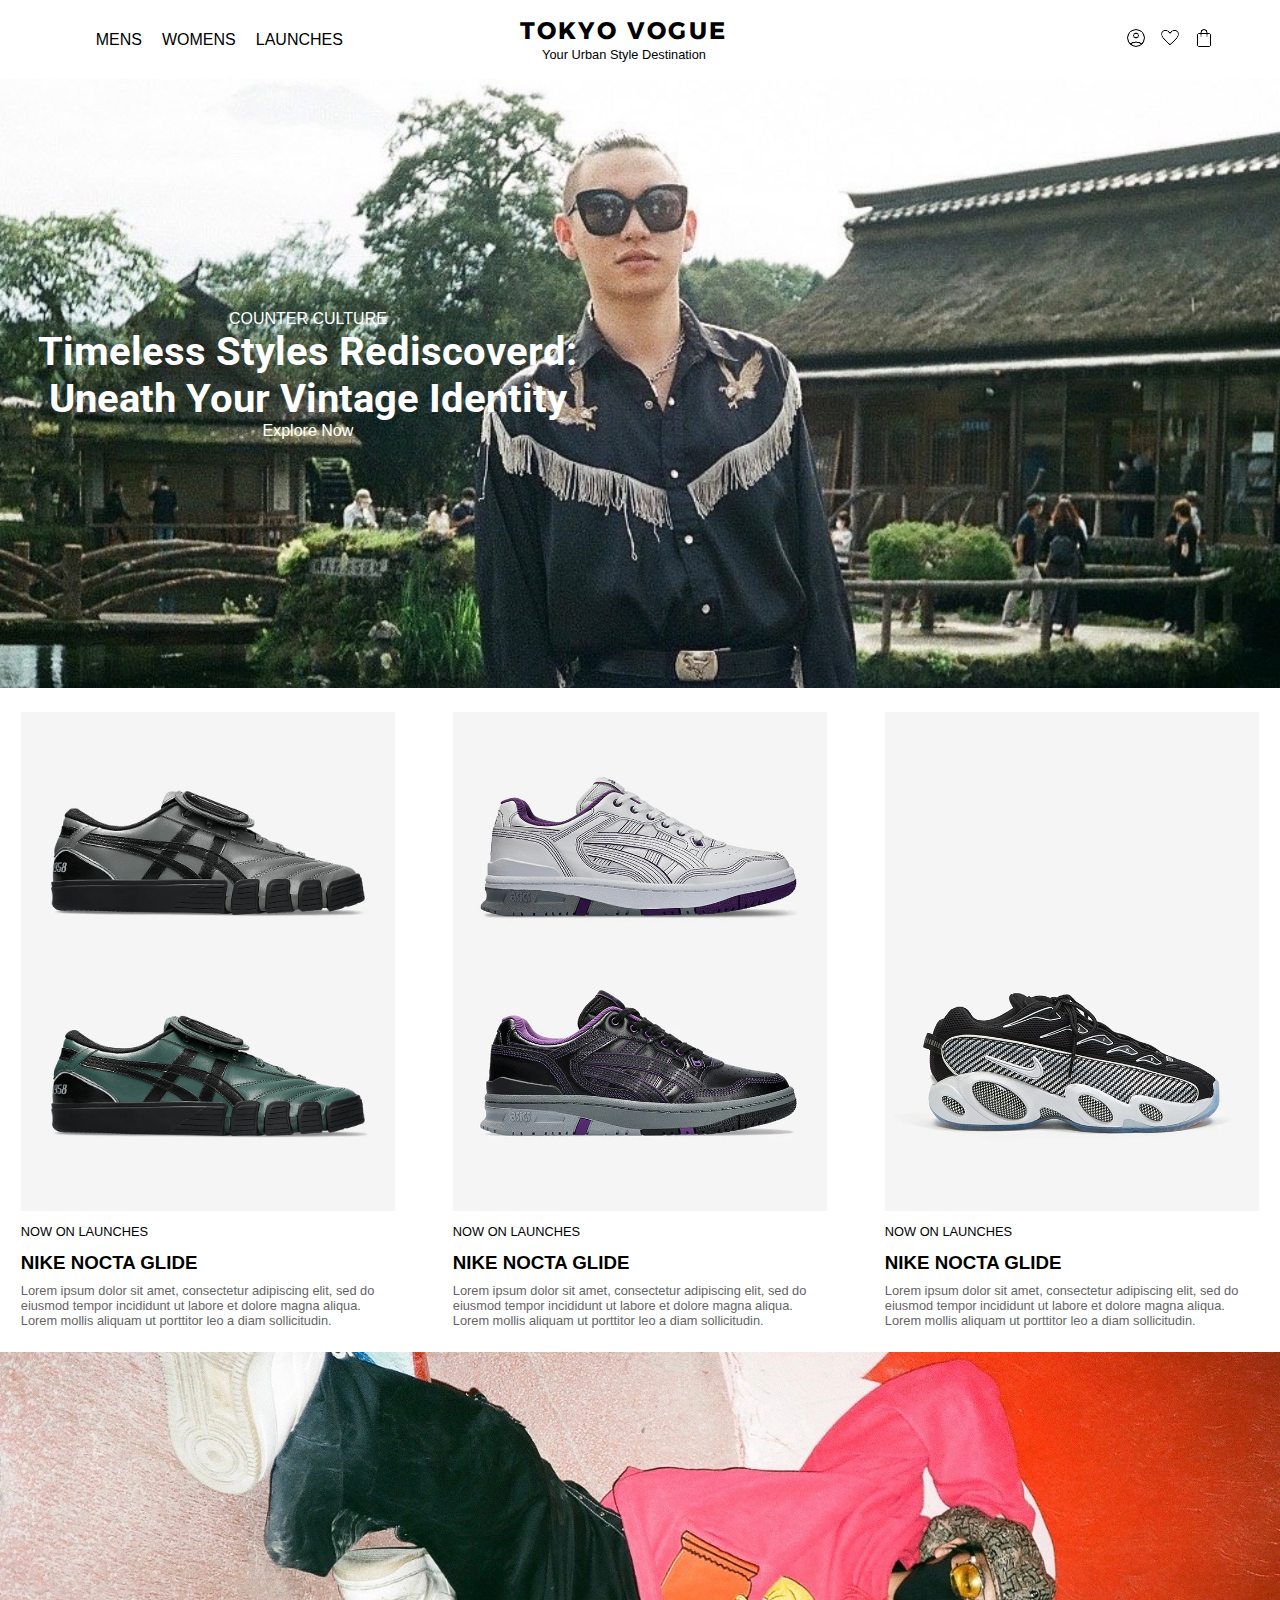
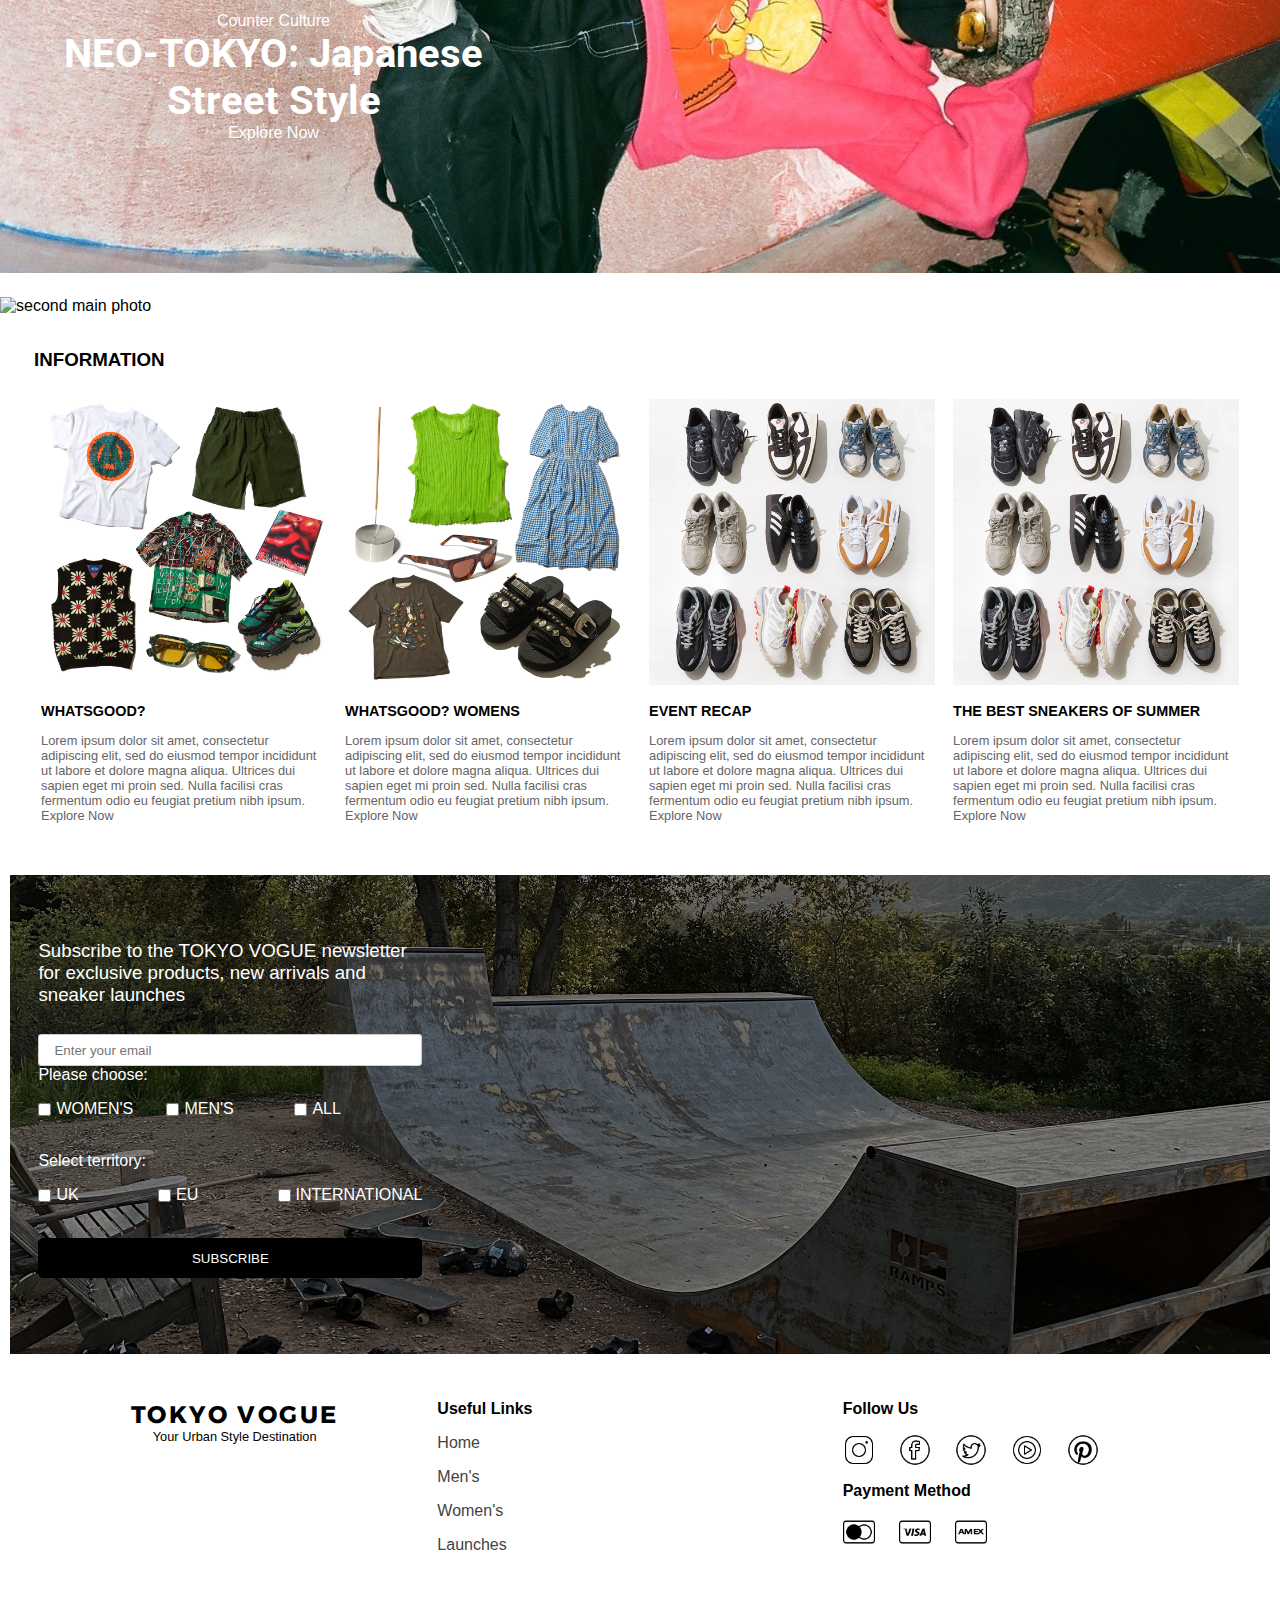
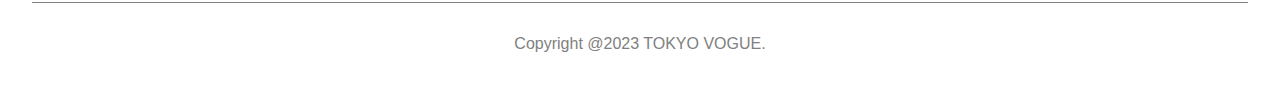
==== index.html @ 9ce1e60d "almost done" ====
<!DOCTYPE html>
<html lang="en">
<head>
    <meta charset="UTF-8">
    <meta name="viewport" content="width=device-width, initial-scale=1.0">
    <title>TOKYO VOGUE</title>
    <link rel="preconnect" href="https://fonts.googleapis.com">
    <link rel="preconnect" href="https://fonts.gstatic.com" crossorigin>
    <link href="https://fonts.googleapis.com/css2?family=Alexandria:wght@900&family=Roboto&display=swap" rel="stylesheet">
    <link href="https://fonts.googleapis.com/css2?family=Roboto:wght@900¥¥&display=swap" rel="stylesheet">
    <link rel="stylesheet" href="index.css" >
    <link rel="stylesheet" href="humburger.css">
</head>
<body>
    <header class="c-header c-hamburger-menu"><!-- 追記 クラスを追記 -->
        
        <input type="checkbox" name="hamburger" id="hamburger" class="c-hamburger-menu__input"/><!-- 追記 idはlabelのforと同じにする -->
        <label for="hamburger" class="c-hamburger-menu__bg"></label><!-- 追記 ハンバーガーメニュを開いた時の背景 -->
        <ul class="c-header__list c-hamburger-menu__list"><!-- 追記 クラスを追記 -->
          <li class="c-header__list-item">
          </li>
          <li class="c-header__list-item">
            <a href="pages/mens.html" class="c-header__list-link">MENS</a>
          </li>
          <li class="c-header__list-item">
            <a href="pages/womens.html" class="c-header__list-link">WOMENS</a>
          </li>
          <li class="c-header__list-item">
            <a href="#" class="c-header__list-link">LAUNCHES</a>
          </li>
        </ul>
        <div class="logo">
            <h2><a href="index.html">TOKYO VOGUE</a></h2>
            <p><a href="index.html">Your Urban Style Destination</a></p>
        </div>
        <ul class="icon-list">
            <li><img src="imgs/account_circle_FILL0_wght100_GRAD0_opsz24.png" class="" alt=""></li>
            <li><img src="imgs/favorite_FILL0_wght100_GRAD0_opsz24.png" class="" alt=""></li>
            <li><img src="imgs/shopping_bag_FILL0_wght100_GRAD0_opsz24.png" class="" alt=""></li>
        </ul>
        <label for="hamburger" class="c-hamburger-menu__button"><!-- 追記 ハンバーガーメニューのボタン -->
          <span class="c-hamburger-menu__button-mark"></span>
          <span class="c-hamburger-menu__button-mark"></span>
          <span class="c-hamburger-menu__button-mark"></span>
        </label>
    </header>

    <section class="main">

        <div class="mainImage">
            <img src="imgs/main.JPG" class="main-image" alt="main">
            <img src="imgs/shoe2.JPG" alt="" class="main-image2">
            <div class="main-p">
                <p>COUNTER CULTURE</p>
                <h2>Timeless Styles Rediscoverd:</h2>
                <h2>Uneath Your Vintage Identity</h2>
                <a href="#" class="explore-now">Explore Now</a>
            </div>
        </div>

        <div class="shoes-container">
            <div class="shoe1">
                <img src="imgs/shoe-1.webp" class="shoe" alt="shoes">
                <div class="shoe-explain">
                    <p class="shoe-p">NOW ON LAUNCHES</p>
                    <h3>NIKE NOCTA GLIDE</h3>
                    <p class="shoe-p2">Lorem ipsum dolor sit amet, consectetur adipiscing elit, sed do eiusmod tempor incididunt ut labore et dolore magna aliqua. Lorem mollis aliquam ut porttitor leo a diam sollicitudin. </p>
                </div>
            </div>
            <div class="shoe1">
                <img src="imgs/shoe-2.webp" class="shoe" alt="shoes">
                <div class="shoe-explain">
                    <p class="shoe-p">NOW ON LAUNCHES</p>
                    <h3>NIKE NOCTA GLIDE</h3>
                    <p class="shoe-p2">Lorem ipsum dolor sit amet, consectetur adipiscing elit, sed do eiusmod tempor incididunt ut labore et dolore magna aliqua. Lorem mollis aliquam ut porttitor leo a diam sollicitudin. </p>
                </div>
            </div>
            <div class="shoe1">
                <img src="imgs/shoe-3.webp" class="shoe" alt="shoes">
                <div class="shoe-explain">
                    <p class="shoe-p">NOW ON LAUNCHES</p>
                    <h3>NIKE NOCTA GLIDE</h3>
                    <p class="shoe-p2">Lorem ipsum dolor sit amet, consectetur adipiscing elit, sed do eiusmod tempor incididunt ut labore et dolore magna aliqua. Lorem mollis aliquam ut porttitor leo a diam sollicitudin. </p>
                </div>
            </div>
        </div>

        <div class="second-main">
            <img src="imgs/main2.JPG" class="main2-image" alt="second main photo">
            <img src="imgs/yui5.JPG" class="main2-image2" alt="second main photo">
            
            <div class="main2-p">
                <p>Counter Culture</p>
                <h2>NEO-TOKYO: Japanese </h2>
                <h2>Street Style</h2>
                <p><a href="#" class="explore-now2">Explore Now</a></p>
            </div>
        </div>
        <div class="second-main third-main">
            <img src="imgs/yui2-2.jpg" class="main2-image" alt="second main photo">
            <div class="main2-p">
                <p>Must Have Products</p>
                <h2>Tokyo Urban Rings</h2>
                <p><a href="#" class="explore-now2">Explore Now</a></p>
            </div>
        </div>

        <div class="more-features">
            
            <h3>INFORMATION</h3>
            

            <div class="feature-container">
                <div class="first-one">
                    <img src="imgs/whatsgood.webp" class="feature-item" alt="">
                    <h4>WHATSGOOD?</h4>
                    <p>Lorem ipsum dolor sit amet, consectetur adipiscing elit, sed do eiusmod tempor incididunt ut labore et dolore magna aliqua. Ultrices dui sapien eget mi proin sed. Nulla facilisi cras fermentum odio eu feugiat pretium nibh ipsum.</p>
                    <p>Explore Now</p>
                </div>

                <div class="first-one">
                    <img src="imgs/whatsgood-women.webp" class="feature-item" alt="">
                    <h4>WHATSGOOD? WOMENS </h4>
                    <p>Lorem ipsum dolor sit amet, consectetur adipiscing elit, sed do eiusmod tempor incididunt ut labore et dolore magna aliqua. Ultrices dui sapien eget mi proin sed. Nulla facilisi cras fermentum odio eu feugiat pretium nibh ipsum.</p>
                    <p>Explore Now</p>
                </div>

                <div class="first-one">
                    <img src="imgs/sneakers.webp" class="feature-item" alt="">
                    <h4>EVENT RECAP</h4>
                    <p>Lorem ipsum dolor sit amet, consectetur adipiscing elit, sed do eiusmod tempor incididunt ut labore et dolore magna aliqua. Ultrices dui sapien eget mi proin sed. Nulla facilisi cras fermentum odio eu feugiat pretium nibh ipsum.</p>
                    <p>Explore Now</p>
                </div>

                <div class="first-one">
                    <img src="imgs/sneakers.webp" class="feature-item" alt="">
                    <h4>THE BEST SNEAKERS OF SUMMER</h4>
                    <p>Lorem ipsum dolor sit amet, consectetur adipiscing elit, sed do eiusmod tempor incididunt ut labore et dolore magna aliqua. Ultrices dui sapien eget mi proin sed. Nulla facilisi cras fermentum odio eu feugiat pretium nibh ipsum.</p>
                    <p>Explore Now</p>
                </div>
            </div>

            
        </div>

        <div class="subscribe">
            
            <img src="imgs/subscribe.jpeg" class="subscribe-img" alt="skateboard coat">
            <img src="imgs/subscribe2.jpeg" class="subscribe2-img" alt="skateboard coat">
            <img src="imgs/subscribe3.jpeg" class="subscribe3-img" alt="skateboard coat">
            <img src="imgs/maco.JPG" class="subscribe4-img" alt="skateboard coat">
        
            <div class="subscribe-container">
                <h3>Subscribe to the TOKYO VOGUE newsletter for exclusive products, new arrivals and sneaker launches</h3>
                <label class="label" for="email">
                    <input id="email" class="input-text js-input" type="email" required placeholder="Enter your email">
                </label>
                <div class="checkbox-group">
                    <p>Please choose:</p>
                    <div class="check-container">
                        <div class="checkbox">
                            <input id="womens" type="checkbox" name="checkbox" value="WOMEN'S">
                            <label for="womens">WOMEN'S</label>
                        </div>
                    
                        <div class="checkbox">
                            <input id="mens" type="checkbox" name="checkbox" value="MEN'S">
                            <label for="mens">MEN'S</label>
                        </div>
                    
                        <div class="checkbox">
                            <input id="all" type="checkbox" name="checkbox" value="all">
                            <label for="all">ALL</label>
                        </div>

                    </div>
                </div>
                
                <div class="checkbox-group">
                    <p>Select territory:</p>
                    <div class="check-container">
                        <div class="checkbox">
                            <input id="uk" type="checkbox" name="checkbox" value="UK">
                            <label for="uk">UK</label>
                        </div>
                    
                        <div class="checkbox">
                            <input id="eu" type="checkbox" name="checkbox" value="EU">
                            <label for="eu">EU</label>
                        </div>
                    
                        <div class="checkbox">
                            <input id="international" type="checkbox" name="checkbox" value="international">
                            <label for="international">INTERNATIONAL</label>
                        </div>

                    </div>
                </div>
                
                <button class="btn" type="submit">SUBSCRIBE</button>
            </div>
            
        </div>

    </section>

    <footer>
        <div class="footer-container">
            <div class="footer-left">
                <div class="footer-logo">
                    <h2>TOKYO VOGUE</h2>
                    <p>Your Urban Style Destination</p>
                </div>
            </div>
             
            <div class="footer-middle">
                <div>
                    <h4 class="usefullinks">Useful Links</h4>
                    <ul class="links-container">
                        <li><a href="index.html">Home</a></li>
                        <li><a href="pages/mens.html"> Men's</a></li>
                        <li><a href="pages/womens.html">Women's</a></li>
                        <li><a href="#">Launches</a></li>
                    </ul>
                </div>
            </div>
            <div class="footer-right">
                <h4>Follow Us</h4>
                <div class="icons">
                    <img src="imgs/icons8-instagram-50.png" class="icon-items" alt="instagram icon">
                    <img src="imgs/icons8-facebook-50.png" class="icon-items" alt="facebook icon">
                    <img src="imgs/icons8-twitter-circled-50.png" class="icon-items" alt="twitter-icon">
                    <img src="imgs/icons8-youtube-music-50.png" class="icon-items" alt="youtube-icon">
                    <img src="imgs/icons8-pinterest-50.png" class="icon-items" alt="pinterest-icon">
                </div>
                <h4>Payment Method</h4>
                <div class="icons">
                    <img src="imgs/icons8-mastercard-50.png" class="icon-items" alt="mastercard-icon">
                    <img src="imgs/icons8-visa-card-50.png" class="icon-items" alt="visacard-icon">
                    <img src="imgs/icons8-amex-50.png" class="icon-items" alt="amexcard-icon">
                </div>
                
            </div>

            <div class="mobile-footer">
                <div class="footer-middle2">
                    
                    <h5 class="usefullinks">Useful Links</h5>
                    <ul class="links-container">
                        <li><a href="index.html">Home</a></li>
                        <li><a href="pages/mens.html"> Men's</a></li>
                        <li><a href="pages/womens.html">Women's</a></li>
                        <li><a href="#">Launches</a></li>
                    </ul>
                    
                </div>
                <div class="footer-right2">
                    <h5>Follow Us</h5>
                    <div class="icons">
                        <img src="imgs/icons8-instagram-50.png" class="icon-items" alt="instagram icon">
                        <img src="imgs/icons8-facebook-50.png" class="icon-items" alt="facebook icon">
                        <img src="imgs/icons8-twitter-circled-50.png" class="icon-items" alt="twitter-icon">
                        <img src="imgs/icons8-youtube-music-50.png" class="icon-items" alt="youtube-icon">
                        <img src="imgs/icons8-pinterest-50.png" class="icon-items" alt="pinterest-icon">
                    </div>
                    <h5>Payment Method</h5>
                    <div class="icons">
                        <img src="imgs/icons8-mastercard-50.png" class="icon-items" alt="mastercard-icon">
                        <img src="imgs/icons8-visa-card-50.png" class="icon-items" alt="visacard-icon">
                        <img src="imgs/icons8-amex-50.png" class="icon-items" alt="amexcard-icon">
                    </div>
                    
                </div>
            </div>
        </div>
        <p class="footer-bottom">Copyright @2023 TOKYO VOGUE.</p>
    </footer>
    
</body>
</html>
---- index.css ----
*{
    box-sizing: border-box;
    margin: 0;
    padding: 0;
    font-family: Verdana, Geneva, Tahoma, sans-serif;
}

/* -------- nav-bar styling -------- */

.nav-container{
    display: flex;
    justify-content: center;
    align-items: center;
    padding-top: 1rem;
    width: 100%;
}

.logo{
    display: flex;
    flex-direction: column;
    flex: 1;
    align-items: center;
}

.logo h2 a{
    color: black;
    text-decoration: none;
    font-family: 'Alexandria', sans-serif;
    letter-spacing: 0.1em;
}

.logo p a{
    color: black;
    text-decoration: none;
    font-size: 0.8em;
}

.logo h4{
    font-family: sans-serif;
}

.nav-list{
    display: flex;
    flex: 1;
    padding-left: none;
    gap: 15px;
    justify-content: center;
    
}

.nav-list li{
    list-style: none;
    font-family: 'Roboto', sans-serif;
    font-size: 0.9em;
}

.nav-list li a {
    text-decoration: none; /* デフォルトの下線を非表示にする */
    color: black; /* 文字色 */
    background-image: linear-gradient(90deg, #000000, #000000); /* 線の色 */
    background-repeat: no-repeat;
    background-position: left bottom; /* 線の起点を左・下に設定 */
    background-size: 0 1.5px; /* 線の横幅を0、縦幅を1pxに */
    transition: background-size 0.3s; /* 線を伸ばすアニメーション実行時間を指定 */
}

.nav-list li a:hover{
    background-size: 100% 1.5px; /* 線の横幅を100%にする */
}

.icon-list{
    display: flex;
    padding-right: 2rem;
    justify-content: end;
    flex: 1;
    gap: 10px;
    
}

.icon-list li{
    list-style: none;
}

/* hamburger */

.hamburger {
    display: none;
}

.hamburger-menu{
    display: none;
}

/* main */
.mainImage {
    text-align: center; /* 水平方向に中央揃え */
    position: relative; /* 相対位置指定 */
    overflow: hidden;
}

.main-image {
    width: 100%;
    display: block;
}

.main-image2{
    display: none;
}


.main-p {
    position: absolute;
    top: 38%;
    left: 3%;
    color: white;
} 

.main-p h2{
    font-family: 'Roboto', sans-serif;
    font-size: 2.5em;
}

.explore-now {
    margin: 20px auto;
    color: white;
    text-decoration: none; /* デフォルトの下線を非表示にする */
    background-image: linear-gradient(90deg, #ffffff, #ffffff); /* 線の色 */
    background-repeat: no-repeat;
    background-position: left bottom; /* 線の起点を左・下に設定 */
    background-size: 0 1.5px; /* 線の横幅を0、縦幅を1pxに */
    transition: background-size 0.3s; /* 線を伸ばすアニメーション実行時間を指定 */
}

.explore-now:hover {
    background-size: 100% 1.5px; /* 線の横幅を100%にする */
}

@media (max-width: 810px){
    .main-image{
        transform:scale( 1.2, 1.2);
    }

    .main-p p{
        font-size: 0.8em;
    }

    .main-p h2{
        font-size: 1.5em;
    }

    .explore-now{
        font-size: 0.8em;
    }
}

@media (max-width: 450px){
    .main-image{
        display: none;
    }

    .main-image2{
        display: block;
        width: 100%;
        filter: brightness(80%)
    }
    .main-p {
        top: 60%;
        left: 4%;
    }
    .main-p p{
        font-size: 0.8em;
    }

    .main-p h2{
        font-size: 1.2em;
    }
    
    .explore-now{
        font-size: 0.8em;
    }

    .nav-list {
        display: none;
    }

}


/* shoecontainer */

.shoes-container{
    margin-top: 1.5em;
    display: grid;
    grid-template-columns: 1fr 1fr 1fr;
    grid-template-rows: 1fr;
    gap: 1em;
}

.shoe1{
    display: flex;
    flex-direction: column;
    overflow: hidden;
}

.shoe{
    width: 90%;
    margin: 0 auto;
    transition: transform 0.3s ease; /* 拡大縮小のアニメーションを追加 */
}

.shoe:hover{
    transform: scale(0.95); /* ホバー時に画像を拡大表示 */
}

.shoe-explain{
    width: 90%;
    margin: 0 auto;
}

.shoe-p {
    margin-top: 1em;
    font-size: 0.8em;
    font-family: Verdana, Geneva, Tahoma, sans-serif;
}

.shoe-p2 {
    margin-top: 0.7em;
    font-size: 0.8em;
    font-weight: 100;
    font-family: Verdana, Geneva, Tahoma, sans-serif;
    color: rgb(100, 100, 100);
}

.shoe-explain h3{
    margin-top: 0.7em;
    font-family: Verdana, Geneva, Tahoma, sans-serif;
}

@media (max-width: 810px){

    .shoe-p{
        font-size: 0.7em;
    }

    .shoe-explain h3{
        font-size: 0.9em;
    }

    .shoe-p2 {
        font-size: 0.7em;
    }
}


@media (max-width: 450px){
    .shoes-container{
        grid-template-columns: 1fr 1fr;
        grid-template-rows: 1fr 1fr ;
    }

    .shoe-p{
        font-size: 0.6em;
    }

    .shoe-explain h3{
        font-size: 0.8em;
    }

    .shoe-p2 {
        font-size: 0.6em;
    }
}

/* second and third main part */

.second-main{
    margin-top: 1.5em;
    position: relative; /* 相対位置指定 */
    overflow: hidden;
}

.main2-image {
    width: 100%;
    display: block;
}

.main2-image2{
    display: none;
}
.main2-p {
    position: absolute;
    top: 50%;
    left: 5%;
    color: white;
    text-align: center;
} 

.main2-p h2{
    font-family: 'Roboto', sans-serif;
    font-size: 2.5em;
}

.explore-now2{
    font-family: Verdana, Geneva, Tahoma, sans-serif;
    color: white;
    text-decoration: none; /* デフォルトの下線を非表示にする */
    background-image: linear-gradient(90deg, #ffffff, #ffffff); /* 線の色 */
    background-repeat: no-repeat;
    background-position: left bottom; /* 線の起点を左・下に設定 */
    background-size: 0 1.5px; /* 線の横幅を0、縦幅を1pxに */
    transition: background-size 0.3s; /* 線を伸ばすアニメーション実行時間を指定 */
}

.explore-now2:hover {
    background-size: 100% 1.5px; /* 線の横幅を100%にする */
}

@media (max-width:810px){
    .main2-image {
        transform:scale( 1.2, 1.2);
    }

    .main2-p {
        left: 3%;
    }

    .main2-p p{
        font-size: 0.9em;
    }

    .main2-p h2{
        font-size: 1.5em;
    }

    .explore-now2{
        font-size: 0.9em;
        background-size: 0 1px; 
    }

    .explore-now2:hover {
        background-size: 100% 1px; /* 線の横幅を100%にする */
    }
}

@media (max-width:450px) {
    .main2-image{
        display: none;
    }

    .main2-image2{
        display: block;
        width: 100%;
        filter: brightness(80%)
    }
    .third-main{
        display: none;
    }

}
/* more feature pert */

.more-features{
    padding: 2em;
}

.more-features h3{
    margin: 2px 2px 1em 2px;
}

.feature-container{
    display: grid;
    grid-template-columns: 1fr 1fr 1fr 1fr;
    grid-template-rows: 1fr;
}

.first-one {
    width: 100%;
    padding: 3%;
}

.first-one img{
    width: 100%;

}

.first-one h4{
    font-size: 0.9em;
    margin: 1em 0em;
}

.first-one p{
    font-size: 0.8em;
    color: rgb(100, 100, 100);
}

@media (max-width: 810px){
    .first-one h4{
        font-size: 0.7em;
    }

    .first-one p{
        font-size: 0.5em;
    }
}

@media (max-width: 450px){
    .more-features h3{
        font-size: 0.95em;
    }

    .first-one {
        padding: 1%;
    }

    .first-one p{
        font-size: 0.6em;
    }

    .feature-container {
        grid-template-columns: 1fr ;
        grid-row: 1fr 1fr 1fr 1fr;
        gap: 0.5em;
    }
}

/* subscribe */

.subscribe {
    position: relative;
}

.subscribe-img {
    width: 100%;
    padding: 10px;
    filter: brightness(70%);
}

.subscribe2-img, .subscribe3-img, .subscribe4-img{
    display: none;
}

.subscribe-container {
    width: 30%;
    position: absolute; 
    top: 15%;
    left: 3%;
}


.subscribe-container h3{
    color: white;
    font-weight: 300;
    margin-bottom: 1.5em;
}

.input-text {
    height: 2.4em;
    width: 100%;
    padding: 0 16px;
    border-radius: 4px;
    border: none;
    box-shadow: 0 0 0 1px #ccc inset;
    appearance: none;
    -webkit-appearance: none;
    -moz-appearance: none;
}

.checkbox-group {
    display: flex;
    flex-direction: column;
    margin-bottom: 1.5em;
}

.checkbox-group p{
    color: white;
    margin-bottom: 1em;
}

.checkbox {
    display: flex;
    align-items: center;
    margin-bottom: 10px; /* 各チェックボックスの下に余白を追加 */
    flex: 1;
}

input[type="checkbox"] {
    margin-right: 5px; /* チェックボックスとラベルの間に余白を追加 */
    flex-shrink: 0; /* チェックボックスが縮小しないように設定 */
}

.checkbox label{
    color: white;
}



.check-container{
    display: flex;
    justify-content: space-around;
}

.btn{
    border: 1px solid black;
    border-radius: 5px;
    background-color: black;
    text-align: center;
    color: white;
    height: 3em;
    width: 100%;
}

@media (max-width:1140px){
    .subscribe-img {
        display: none;
    }

    .subscribe2-img {
        display: block;
        width: 100%;
        padding: 10px;
        filter: brightness(70%);
    }
    .subscribe-container {
        top: 8%;
        width: 50%;
    }
    .subscribe-container h3 {
        font-size: 1.1em;
    }
}

@media (max-width: 770px){
    .subscribe2-img {
        display: none;
    }

    .subscribe3-img {
        display: block;
        width: 100%;
        padding: 10px;
        filter: brightness(70%);
    }
    .subscribe-container {
        top: 8%;
        width: 70%;
    }
}

@media (max-width: 558px){
    .subscribe3-img {
        display: none;
    }

    .subscribe4-img {
        display: block;
        width: 100%;
        padding: 10px;
        filter: brightness(65%);
    }
    .subscribe-container {
        top: 8%;
        width: 80%;
        left: 10%;
        margin: 0 auto;
    }

    .subscribe-container h3 {
        font-size: 1em;
        font-weight: 600;
    }
}

/* footer */

.footer-container{
    display: flex;
    justify-content: space-around;
    border-bottom:solid 1px gray ;
    width: 95%;
    margin: 2em auto;
    padding-bottom: 2em;
}

.footer-logo{
    display: flex;
    flex-direction: column;
    flex: 1;
    align-items: center;
}

.footer-logo h2{
    font-family: 'Alexandria', sans-serif;
    letter-spacing: 0.1em;
}

.footer-logo p {
    font-size: 0.8em;
}

.footer-left{
    flex: 1;
    display: flex;
    flex-direction: column;
}

.footer-middle{
    flex: 1;
}

.usefullinks {
    margin-bottom: 1em;
}

.links-container{
    padding-left: none;
}

.links-container li{
    list-style: none;
    margin-bottom: 1em;
}

.links-container li a {
    text-decoration: none;
    color: rgb(67, 67, 67);
}

.footer-right {
    flex: 1;
    display: flex;
    flex-direction: column;
}

.footer-right h4 {
    margin-bottom: 1em;
}

.footer-right div , .footer-right2 div{
    margin-bottom: 1em;
}



.icons{
    display: flex;
    gap: 1.5em;
    margin-bottom: 1em;
}

.icon-items{
    width: 2em;
}

.footer-bottom{
    text-align: center;
    margin-top: 2em;
    margin-bottom: 2em;
    color: gray;
}

.mobile-footer {
    display: none;
}

@media (max-width: 810px) {
    .footer-left {
        margin-bottom: 0.6em;
    }
    
    .footer-middle{
        display: none;
    }

    .footer-right {
        display: none;
    }
    
    .footer-container{
        flex-direction: column;
        margin-bottom: 1em;
    }

    .mobile-footer {
        display: flex;
        justify-content: space-around;
    }

    .footer-middle2 {
        padding-left: 10%;
    }

    .footer-right2 h5{
        margin: 0em 1em 1em 1em;
    }

    .footer-right2 div {
        padding-left: 1em;
        padding-right: 1em;
    }

    .usefullinks {
        margin-bottom: 0.7em;
    }

    .links-container li{
        margin-bottom: 0.7em;
    }

    .footer-logo{
        display: flex;
        margin-bottom: 2%;
    }
    
    .footer-logo h2{
        font-family: 'Alexandria', sans-serif;
        letter-spacing: 0.1em;
        font-size: 1.2em;
    }
    
    .footer-logo p {
        font-size: 0.7em;
    }

    .footer-bottom{
        font-size: 0.8em;
    }
    
}

@media (max-width:450px ) {

    .footer-container{
        padding-bottom: 1.5em;
    }
    .footer-middle2 {
        padding-left: 5%;
    }

    .icon-items{
        width: 1.5em;
    }

    .icons {
        gap: 0.5em;
    }
    
    .links-container li a{
        margin-bottom: 0.5em;
        font-size: 0.85em;
    }

    .footer-bottom {
        font-size: 0.5em;
    }
    
}
---- humburger.css ----
.c-header {
  align-items: center;
  box-sizing: border-box;
  display: flex;
  justify-content: space-between;
  padding: 1rem 2rem; /* カスタマイズしてください */
  width: 100%;
  display: flex;
}


.c-header__list {
  box-sizing: border-box;
  display: flex;
  margin: 0;
  padding: 0;
  flex: 1;
  justify-content: center;
}

.c-header__list-item {
  list-style: none;
  text-decoration: none;
}

.c-header__list-link {
  color: #000; /* カスタマイズしてください */
  display: block;
  margin-right: 20px; /*カスタマイズしてください */
    padding: 10px 0px; /* カスタマイズしてください */
  text-decoration: none; /* デフォルトの下線を非表示にする */
    background-image: linear-gradient(90deg, #000000, #000000); /* 線の色 */
    background-repeat: no-repeat;
    background-position: left bottom; /* 線の起点を左・下に設定 */
    background-size: 0 1.5px; /* 線の横幅を0、縦幅を1pxに */
    transition: background-size 0.3s; /* 線を伸ばすアニメーション実行時間を指定 */
}

.c-header__list-link:hover {
    background-size: 100% 1.5px; /* 線の横幅を100%にする */
}

.c-hamburger-menu {
  position: relative;
  z-index: 9999;
}

@media screen and (max-width:810px) {
  .c-hamburger-menu__list {
    background-color: rgb(164, 164, 164); /* カスタマイズしてください */
    align-items: flex-start;
    display: flex;
    flex-direction: column;
    left: 0;
    padding: 2rem; /* カスタマイズしてください */
    position: absolute;
    transform: translateX(-100%);
    transition: 0.3s; /* カスタマイズしてください */
    top: 100%;
    width: 100%;
  }

  #hamburger:checked ~ .c-hamburger-menu__list {
    transform: translateX(0%);
    transition: 0.3s;
  }
  
}

.c-hamburger-menu__input {
  display: none;
}
  
#hamburger:checked ~ .c-hamburger-menu__bg {
  display: block;
}

.c-hamburger-menu__button {
  display: none;
}

@media screen and (max-width: 810px) {
  .c-hamburger-menu__button {
    align-items: center;
    border: none;
    cursor: pointer;
    display: flex;
    flex-direction: column;
    gap: 5px; 
    justify-content: center;
  }
}

.c-hamburger-menu__button-mark {
  background-color: #000; /* カスタマイズしてください */
  display: block;
  height: 1px; /* カスタマイズしてください */
  transition: 0.3s; /* カスタマイズしてください */
  width: 20px; /* カスタマイズしてください */
}

@media screen and (max-width: 810px) {
  #hamburger:checked
    ~ .c-hamburger-menu__button
    .c-hamburger-menu__button-mark:nth-of-type(1) {
    transform: translate(2px, 1px) rotate(45deg); /* カスタマイズしてください */
    transform-origin: 0%; /* カスタマイズしてください */
  }
  #hamburger:checked
    ~ .c-hamburger-menu__button
    .c-hamburger-menu__button-mark:nth-of-type(2) {
    opacity: 0;
  }
  #hamburger:checked
    ~ .c-hamburger-menu__button
    .c-hamburger-menu__button-mark:nth-of-type(3) {
    transform: translate(2px, 3px) rotate(-45deg); /* カスタマイズしてください */
    transform-origin: 0%; /* カスタマイズしてください */
  }

}
/* -------- nav-bar styling -------- */

@media screen and (max-width: 810px) {
    .icon-list {
      display: none;
    }
}

/* .main {
    margin-top: 20em;
} */
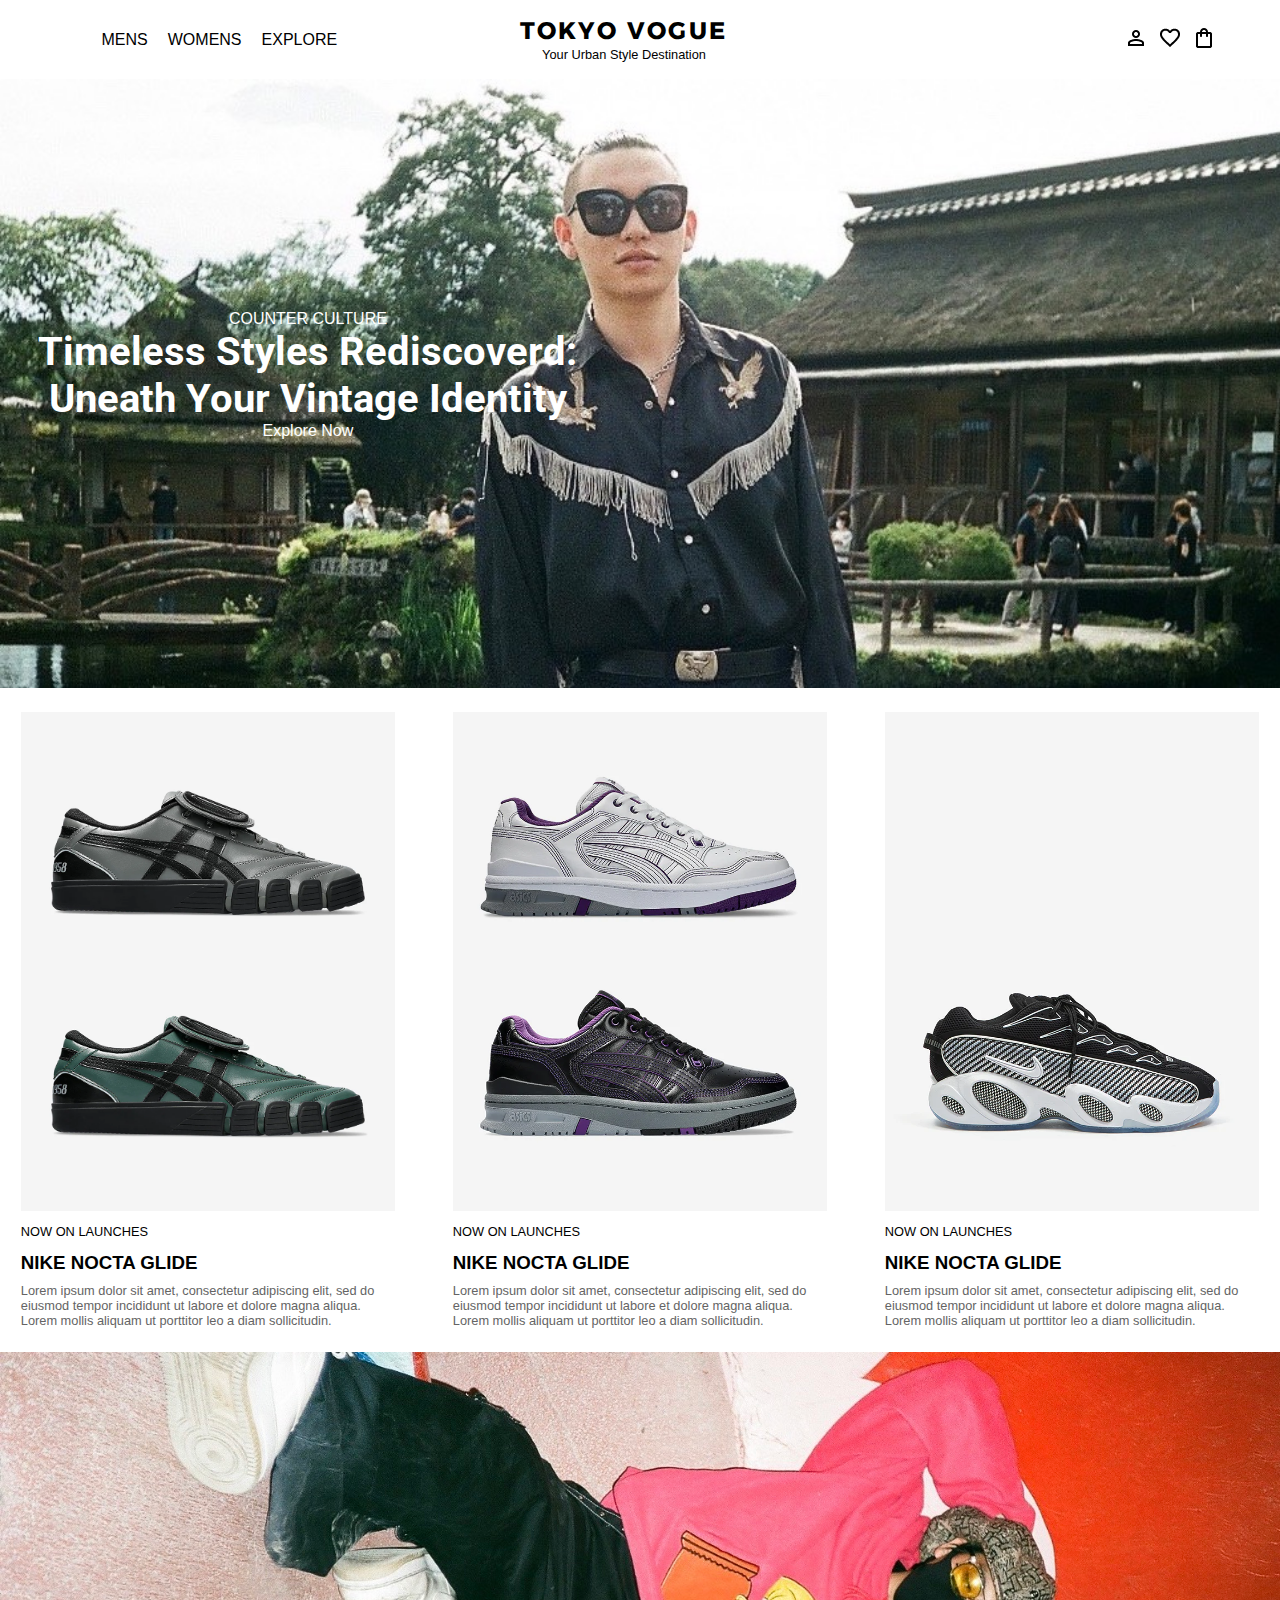
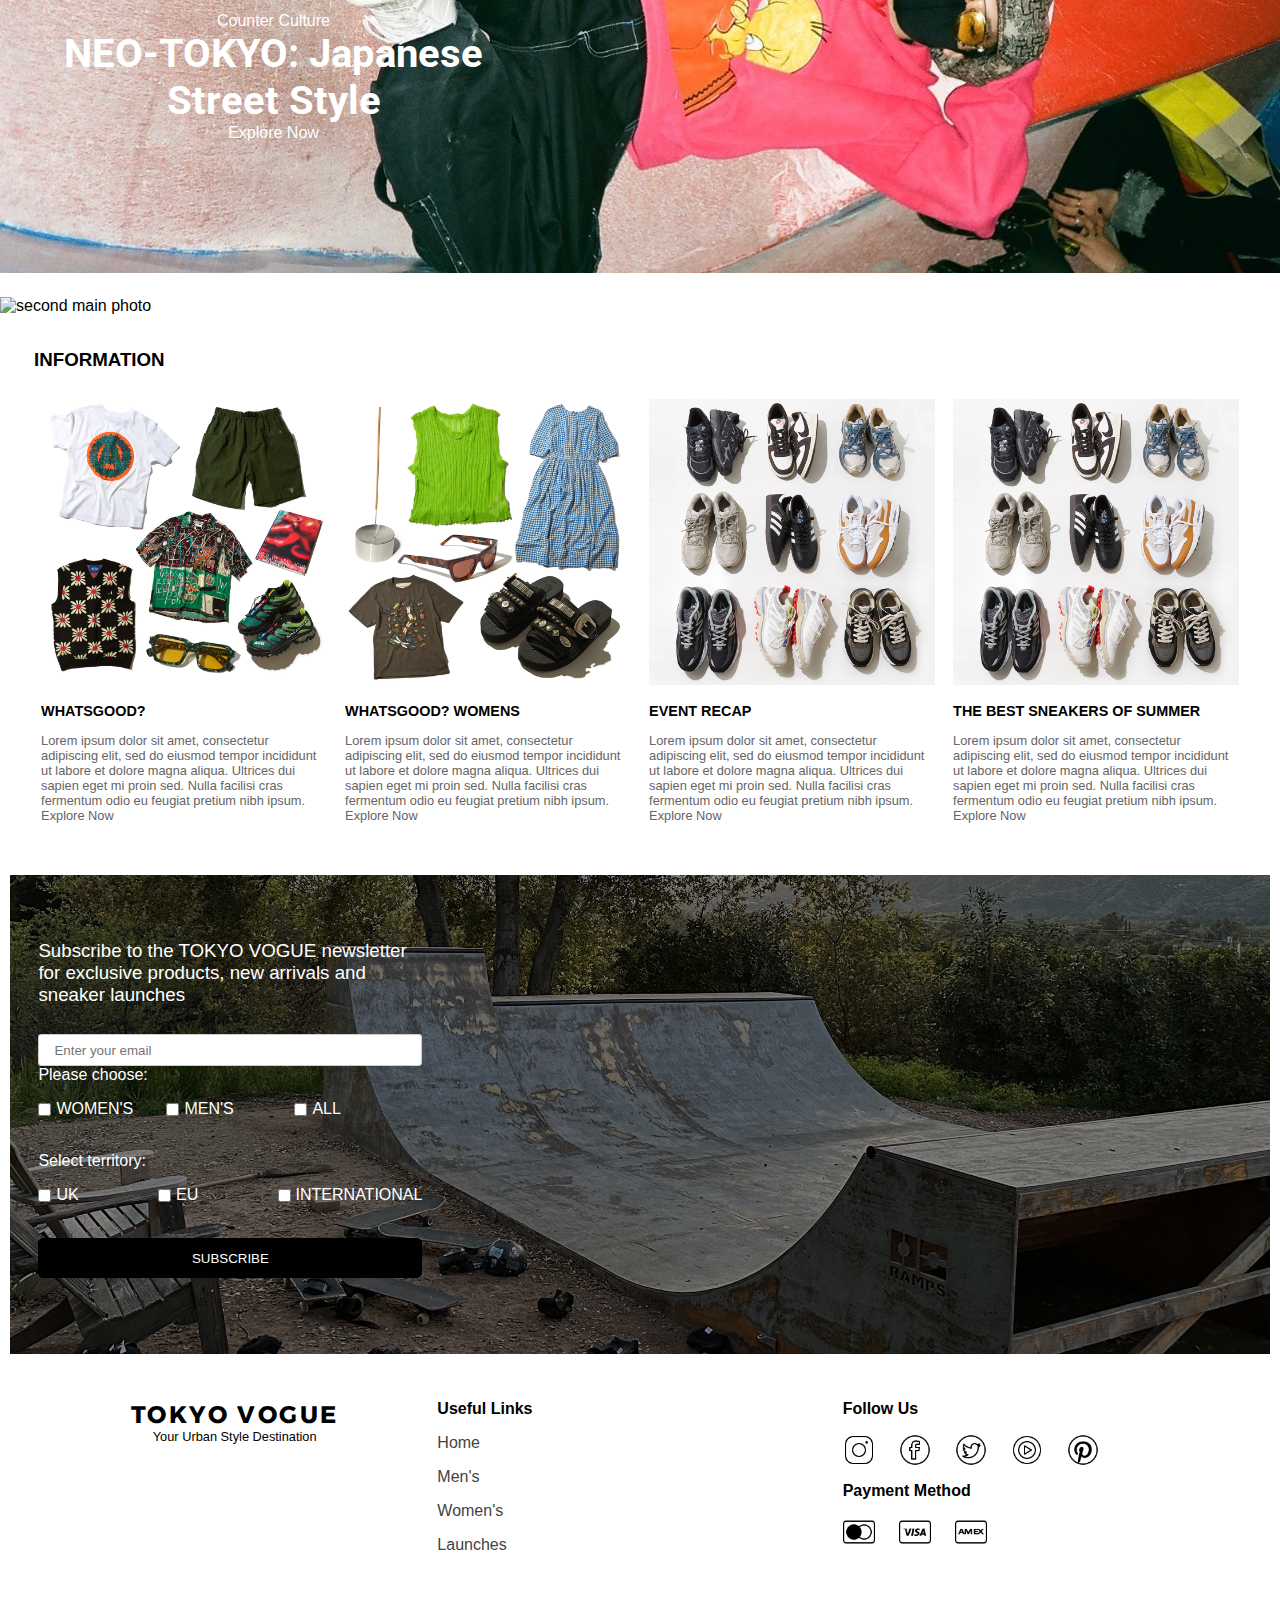
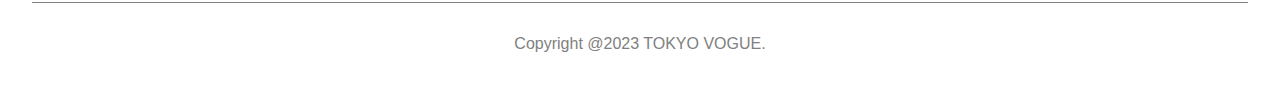
==== commit 84b23850: "maya finished" ====
--- a/index.html
+++ b/index.html
@@ -12,11 +12,11 @@
     <link rel="stylesheet" href="humburger.css">
 </head>
 <body>
-    <header class="c-header c-hamburger-menu"><!-- 追記 クラスを追記 -->
+    <nav class="c-header c-hamburger-menu">
         
-        <input type="checkbox" name="hamburger" id="hamburger" class="c-hamburger-menu__input"/><!-- 追記 idはlabelのforと同じにする -->
-        <label for="hamburger" class="c-hamburger-menu__bg"></label><!-- 追記 ハンバーガーメニュを開いた時の背景 -->
-        <ul class="c-header__list c-hamburger-menu__list"><!-- 追記 クラスを追記 -->
+        <input type="checkbox" name="hamburger" id="hamburger" class="c-hamburger-menu__input"/>
+        <label for="hamburger" class="c-hamburger-menu__bg"></label>
+        <ul class="c-header__list c-hamburger-menu__list">
           <li class="c-header__list-item">
           </li>
           <li class="c-header__list-item">
@@ -26,7 +26,7 @@
             <a href="pages/womens.html" class="c-header__list-link">WOMENS</a>
           </li>
           <li class="c-header__list-item">
-            <a href="#" class="c-header__list-link">LAUNCHES</a>
+            <a href="pages/explore.html" class="c-header__list-link">EXPLORE</a>
           </li>
         </ul>
         <div class="logo">
@@ -34,16 +34,16 @@
             <p><a href="index.html">Your Urban Style Destination</a></p>
         </div>
         <ul class="icon-list">
-            <li><img src="imgs/account_circle_FILL0_wght100_GRAD0_opsz24.png" class="" alt=""></li>
-            <li><img src="imgs/favorite_FILL0_wght100_GRAD0_opsz24.png" class="" alt=""></li>
-            <li><img src="imgs/shopping_bag_FILL0_wght100_GRAD0_opsz24.png" class="" alt=""></li>
+            <li><img src="imgs/person_FILL0_wght400_GRAD0_opsz24.png" class="" alt=""></li>
+            <li><img src="imgs/favorite_FILL0_wght400_GRAD0_opsz24.png" class="" alt=""></li>
+            <li><img src="imgs/shopping_bag_FILL0_wght400_GRAD0_opsz24.png" class="" alt=""></li>
         </ul>
-        <label for="hamburger" class="c-hamburger-menu__button"><!-- 追記 ハンバーガーメニューのボタン -->
+        <label for="hamburger" class="c-hamburger-menu__button">
           <span class="c-hamburger-menu__button-mark"></span>
           <span class="c-hamburger-menu__button-mark"></span>
           <span class="c-hamburger-menu__button-mark"></span>
         </label>
-    </header>
+    </nav>
 
     <section class="main">
 
@@ -54,7 +54,7 @@
                 <p>COUNTER CULTURE</p>
                 <h2>Timeless Styles Rediscoverd:</h2>
                 <h2>Uneath Your Vintage Identity</h2>
-                <a href="#" class="explore-now">Explore Now</a>
+                <a href="pages/explore.html" class="explore-now">Explore Now</a>
             </div>
         </div>
 
@@ -93,7 +93,7 @@
                 <p>Counter Culture</p>
                 <h2>NEO-TOKYO: Japanese </h2>
                 <h2>Street Style</h2>
-                <p><a href="#" class="explore-now2">Explore Now</a></p>
+                <p><a href="pages/explore.html" class="explore-now2">Explore Now</a></p>
             </div>
         </div>
         <div class="second-main third-main">
@@ -250,7 +250,7 @@
                         <li><a href="index.html">Home</a></li>
                         <li><a href="pages/mens.html"> Men's</a></li>
                         <li><a href="pages/womens.html">Women's</a></li>
-                        <li><a href="#">Launches</a></li>
+                        <li><a href="pages/explore.html">Explore</a></li>
                     </ul>
                     
                 </div>
--- a/index.css
+++ b/index.css
@@ -5,7 +5,7 @@
     font-family: Verdana, Geneva, Tahoma, sans-serif;
 }
 
-/* -------- nav-bar styling -------- */
+/* ---------------------- nav-bar styling ---------------------- */
 
 .nav-container{
     display: flex;
@@ -55,17 +55,16 @@
 }
 
 .nav-list li a {
-    text-decoration: none; /* デフォルトの下線を非表示にする */
-    color: black; /* 文字色 */
-    background-image: linear-gradient(90deg, #000000, #000000); /* 線の色 */
+    text-decoration: none; 
+    color: black; 
+    background-image: linear-gradient(90deg, #000000, #000000); 
     background-repeat: no-repeat;
-    background-position: left bottom; /* 線の起点を左・下に設定 */
-    background-size: 0 1.5px; /* 線の横幅を0、縦幅を1pxに */
-    transition: background-size 0.3s; /* 線を伸ばすアニメーション実行時間を指定 */
-}
-
+    background-position: left bottom; 
+    background-size: 0 1.5px; 
+    transition: background-size 0.3s; 
+}
 .nav-list li a:hover{
-    background-size: 100% 1.5px; /* 線の横幅を100%にする */
+    background-size: 100% 1.5px; 
 }
 
 .icon-list{
@@ -81,20 +80,10 @@
     list-style: none;
 }
 
-/* hamburger */
-
-.hamburger {
-    display: none;
-}
-
-.hamburger-menu{
-    display: none;
-}
-
-/* main */
+/*------------------------ main-------------------------- */
 .mainImage {
-    text-align: center; /* 水平方向に中央揃え */
-    position: relative; /* 相対位置指定 */
+    text-align: center; 
+    position: relative; 
     overflow: hidden;
 }
 
@@ -123,16 +112,16 @@
 .explore-now {
     margin: 20px auto;
     color: white;
-    text-decoration: none; /* デフォルトの下線を非表示にする */
-    background-image: linear-gradient(90deg, #ffffff, #ffffff); /* 線の色 */
+    text-decoration: none; 
+    background-image: linear-gradient(90deg, #ffffff, #ffffff); 
     background-repeat: no-repeat;
-    background-position: left bottom; /* 線の起点を左・下に設定 */
-    background-size: 0 1.5px; /* 線の横幅を0、縦幅を1pxに */
-    transition: background-size 0.3s; /* 線を伸ばすアニメーション実行時間を指定 */
+    background-position: left bottom;
+    background-size: 0 1.5px; 
+    transition: background-size 0.3s; 
 }
 
 .explore-now:hover {
-    background-size: 100% 1.5px; /* 線の横幅を100%にする */
+    background-size: 100% 1.5px;
 }
 
 @media (max-width: 810px){
@@ -186,7 +175,7 @@
 }
 
 
-/* shoecontainer */
+/* ----------------------------- shoecontainer ---------------------------- */
 
 .shoes-container{
     margin-top: 1.5em;
@@ -205,11 +194,11 @@
 .shoe{
     width: 90%;
     margin: 0 auto;
-    transition: transform 0.3s ease; /* 拡大縮小のアニメーションを追加 */
+    transition: transform 0.3s ease; 
 }
 
 .shoe:hover{
-    transform: scale(0.95); /* ホバー時に画像を拡大表示 */
+    transform: scale(0.95);
 }
 
 .shoe-explain{
@@ -271,11 +260,11 @@
     }
 }
 
-/* second and third main part */
+/* ---------------------- second and third main part ------------------- */
 
 .second-main{
     margin-top: 1.5em;
-    position: relative; /* 相対位置指定 */
+    position: relative; 
     overflow: hidden;
 }
 
@@ -303,16 +292,16 @@
 .explore-now2{
     font-family: Verdana, Geneva, Tahoma, sans-serif;
     color: white;
-    text-decoration: none; /* デフォルトの下線を非表示にする */
-    background-image: linear-gradient(90deg, #ffffff, #ffffff); /* 線の色 */
+    text-decoration: none; 
+    background-image: linear-gradient(90deg, #ffffff, #ffffff); 
     background-repeat: no-repeat;
-    background-position: left bottom; /* 線の起点を左・下に設定 */
-    background-size: 0 1.5px; /* 線の横幅を0、縦幅を1pxに */
-    transition: background-size 0.3s; /* 線を伸ばすアニメーション実行時間を指定 */
+    background-position: left bottom;
+    background-size: 0 1.5px; 
+    transition: background-size 0.3s; 
 }
 
 .explore-now2:hover {
-    background-size: 100% 1.5px; /* 線の横幅を100%にする */
+    background-size: 100% 1.5px; 
 }
 
 @media (max-width:810px){
@@ -338,7 +327,7 @@
     }
 
     .explore-now2:hover {
-        background-size: 100% 1px; /* 線の横幅を100%にする */
+        background-size: 100% 1px; 
     }
 }
 
@@ -357,7 +346,7 @@
     }
 
 }
-/* more feature pert */
+/* --------------------- more feature pert --------------------- */
 
 .more-features{
     padding: 2em;
@@ -423,7 +412,7 @@
     }
 }
 
-/* subscribe */
+/* ---------------------- subscribe ------------------------ */
 
 .subscribe {
     position: relative;
@@ -479,13 +468,13 @@
 .checkbox {
     display: flex;
     align-items: center;
-    margin-bottom: 10px; /* 各チェックボックスの下に余白を追加 */
+    margin-bottom: 10px;
     flex: 1;
 }
 
 input[type="checkbox"] {
-    margin-right: 5px; /* チェックボックスとラベルの間に余白を追加 */
-    flex-shrink: 0; /* チェックボックスが縮小しないように設定 */
+    margin-right: 5px; 
+    flex-shrink: 0; 
 }
 
 .checkbox label{
@@ -570,7 +559,7 @@
     }
 }
 
-/* footer */
+/* ----------------------- footer ---------------------- */
 
 .footer-container{
     display: flex;
--- a/humburger.css
+++ b/humburger.css
@@ -1,9 +1,20 @@
+
+/* ----------------hamburger---------------- */
+
+.hamburger {
+  display: none;
+}
+
+.hamburger-menu{
+  display: none;
+}
+
 .c-header {
   align-items: center;
   box-sizing: border-box;
   display: flex;
   justify-content: space-between;
-  padding: 1rem 2rem; /* カスタマイズしてください */
+  padding: 1rem 2rem; 
   width: 100%;
   display: flex;
 }
@@ -24,20 +35,20 @@
 }
 
 .c-header__list-link {
-  color: #000; /* カスタマイズしてください */
+  color: #000; 
   display: block;
-  margin-right: 20px; /*カスタマイズしてください */
-    padding: 10px 0px; /* カスタマイズしてください */
-  text-decoration: none; /* デフォルトの下線を非表示にする */
-    background-image: linear-gradient(90deg, #000000, #000000); /* 線の色 */
-    background-repeat: no-repeat;
-    background-position: left bottom; /* 線の起点を左・下に設定 */
-    background-size: 0 1.5px; /* 線の横幅を0、縦幅を1pxに */
-    transition: background-size 0.3s; /* 線を伸ばすアニメーション実行時間を指定 */
+  margin-right: 20px; 
+  padding: 10px 0px; 
+  text-decoration: none; 
+  background-image: linear-gradient(90deg, #000000, #000000); 
+  background-repeat: no-repeat;
+  background-position: left bottom; 
+  background-size: 0 1.5px; 
+  transition: background-size 0.3s; 
 }
 
 .c-header__list-link:hover {
-    background-size: 100% 1.5px; /* 線の横幅を100%にする */
+    background-size: 100% 1.5px; 
 }
 
 .c-hamburger-menu {
@@ -47,15 +58,15 @@
 
 @media screen and (max-width:810px) {
   .c-hamburger-menu__list {
-    background-color: rgb(164, 164, 164); /* カスタマイズしてください */
+    background-color: rgb(164, 164, 164); 
     align-items: flex-start;
     display: flex;
     flex-direction: column;
     left: 0;
-    padding: 2rem; /* カスタマイズしてください */
+    padding: 2rem; 
     position: absolute;
     transform: translateX(-100%);
-    transition: 0.3s; /* カスタマイズしてください */
+    transition: 0.3s; 
     top: 100%;
     width: 100%;
   }
@@ -92,19 +103,19 @@
 }
 
 .c-hamburger-menu__button-mark {
-  background-color: #000; /* カスタマイズしてください */
+  background-color: #000; 
   display: block;
-  height: 1px; /* カスタマイズしてください */
-  transition: 0.3s; /* カスタマイズしてください */
-  width: 20px; /* カスタマイズしてください */
+  height: 1px; 
+  transition: 0.3s; 
+  width: 20px; 
 }
 
 @media screen and (max-width: 810px) {
   #hamburger:checked
     ~ .c-hamburger-menu__button
     .c-hamburger-menu__button-mark:nth-of-type(1) {
-    transform: translate(2px, 1px) rotate(45deg); /* カスタマイズしてください */
-    transform-origin: 0%; /* カスタマイズしてください */
+    transform: translate(2px, 1px) rotate(45deg); 
+    transform-origin: 0%; 
   }
   #hamburger:checked
     ~ .c-hamburger-menu__button
@@ -114,8 +125,8 @@
   #hamburger:checked
     ~ .c-hamburger-menu__button
     .c-hamburger-menu__button-mark:nth-of-type(3) {
-    transform: translate(2px, 3px) rotate(-45deg); /* カスタマイズしてください */
-    transform-origin: 0%; /* カスタマイズしてください */
+    transform: translate(2px, 3px) rotate(-45deg); 
+    transform-origin: 0%; 
   }
 
 }
@@ -125,8 +136,4 @@
     .icon-list {
       display: none;
     }
-}
-
-/* .main {
-    margin-top: 20em;
-} */+}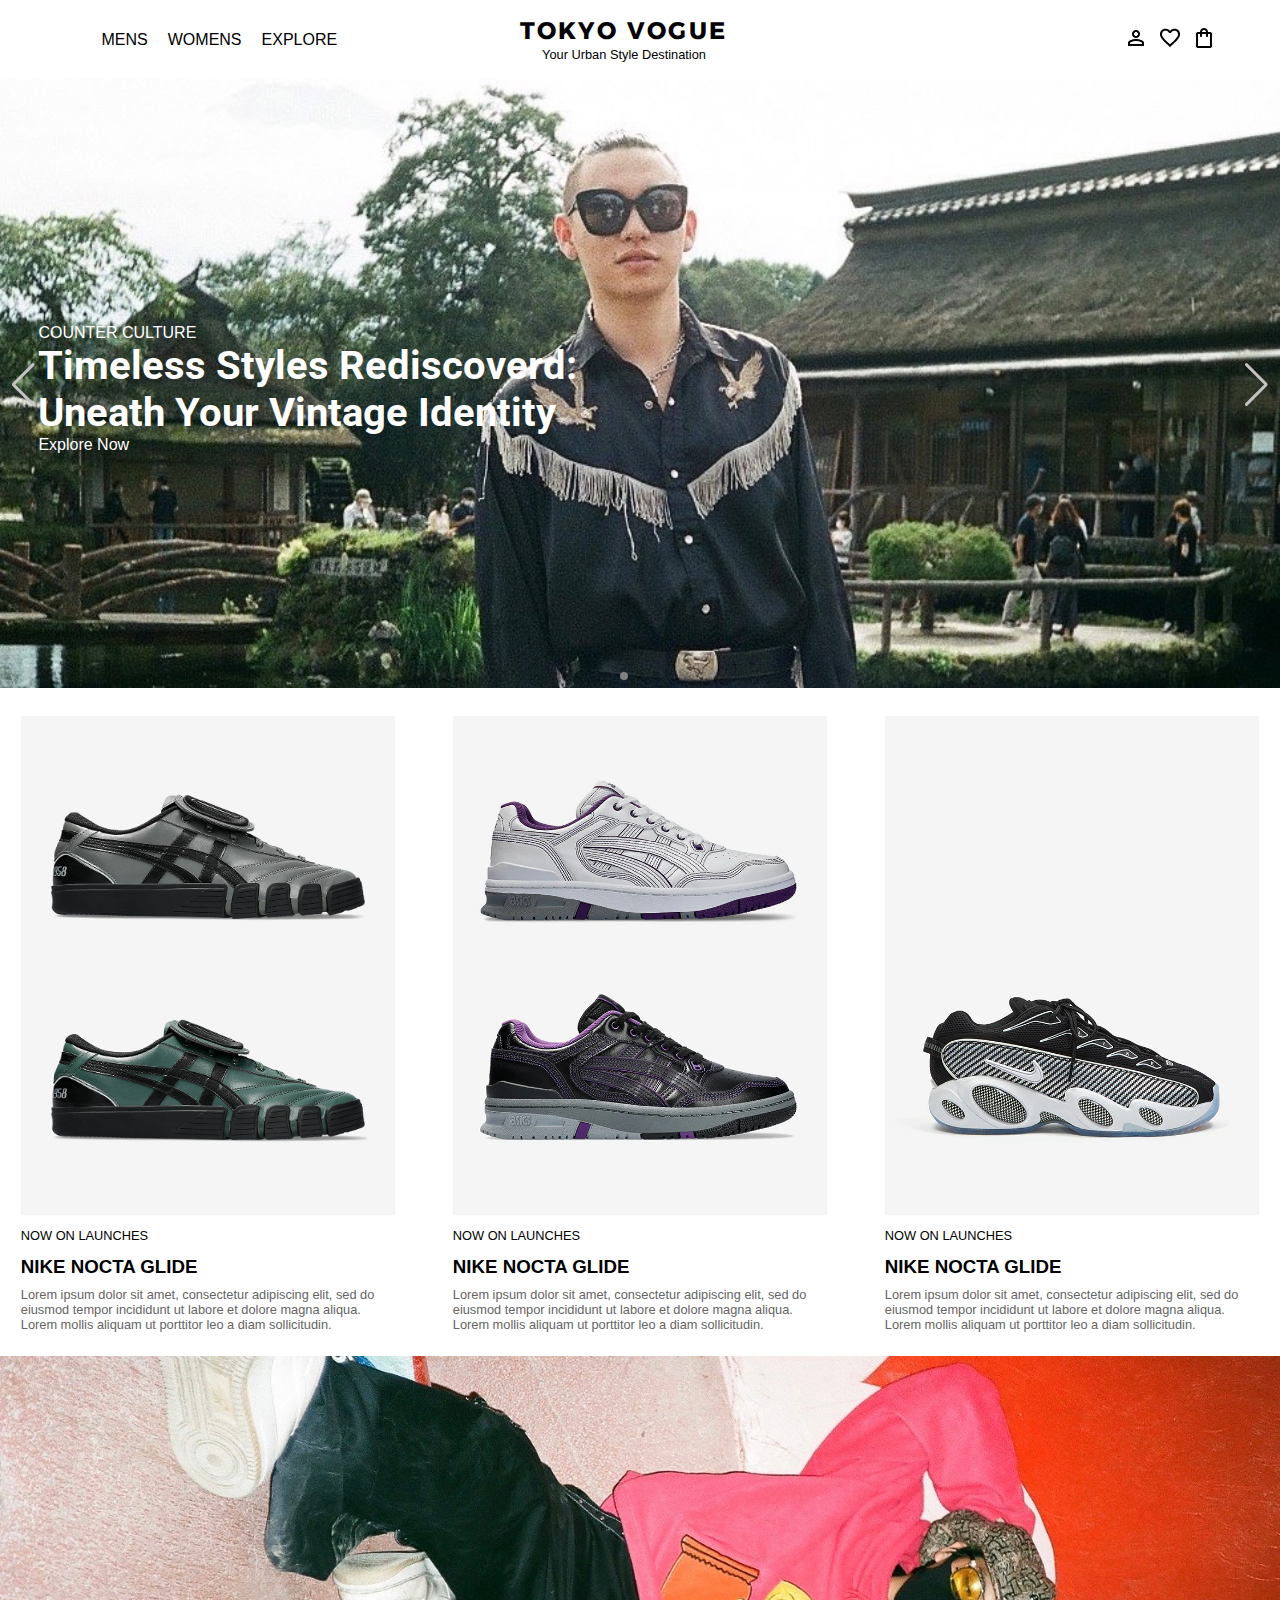
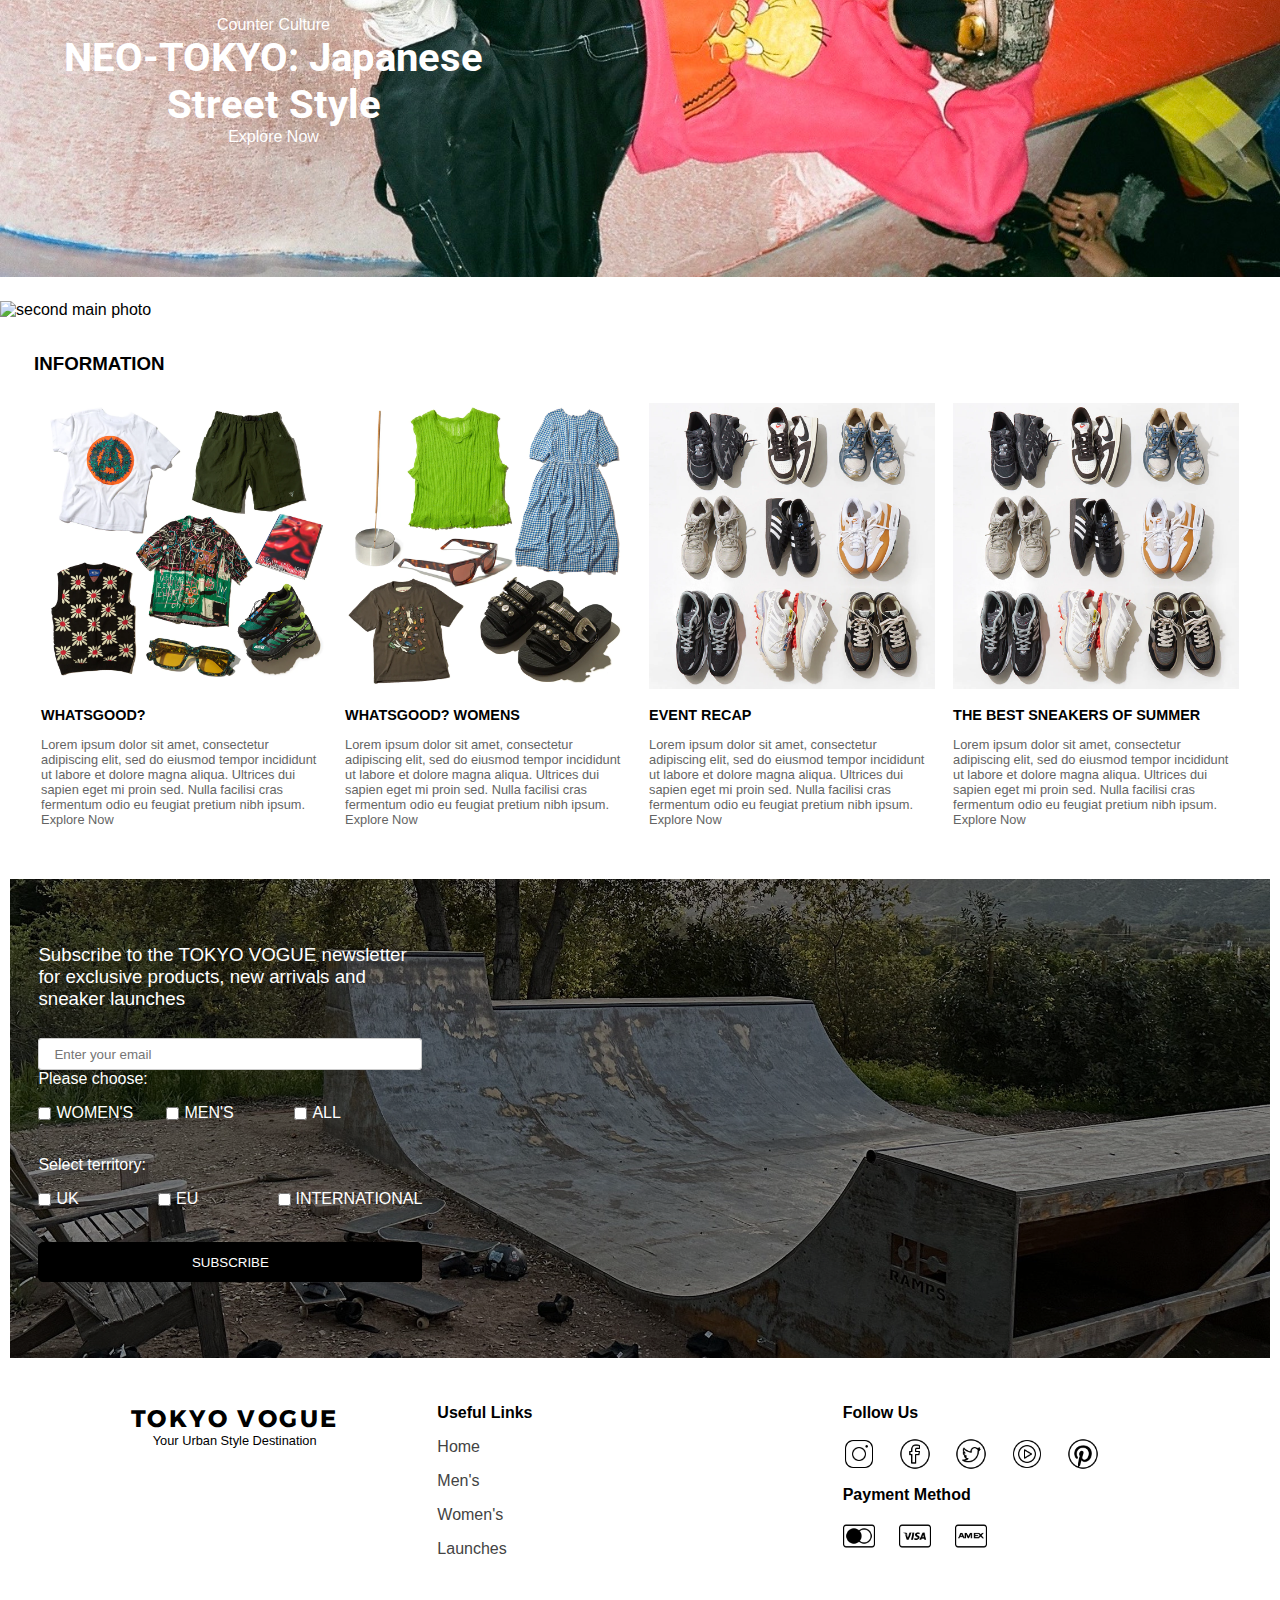
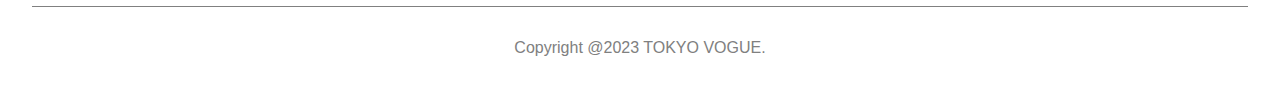
==== commit 401c658b: "added javascript for hamburger and carusel" ====
--- a/index.html
+++ b/index.html
@@ -4,19 +4,22 @@
     <meta charset="UTF-8">
     <meta name="viewport" content="width=device-width, initial-scale=1.0">
     <title>TOKYO VOGUE</title>
-    <link rel="preconnect" href="https://fonts.googleapis.com">
-    <link rel="preconnect" href="https://fonts.gstatic.com" crossorigin>
     <link href="https://fonts.googleapis.com/css2?family=Alexandria:wght@900&family=Roboto&display=swap" rel="stylesheet">
-    <link href="https://fonts.googleapis.com/css2?family=Roboto:wght@900¥¥&display=swap" rel="stylesheet">
+    <link href="https://fonts.googleapis.com/css2?family=Roboto:wght@900&display=swap" rel="stylesheet">
+    <link rel="stylesheet" href="https://cdn.jsdelivr.net/npm/swiper@9/swiper-bundle.min.css" />
     <link rel="stylesheet" href="index.css" >
     <link rel="stylesheet" href="humburger.css">
 </head>
 <body>
+    <!-- Navigation Bar -->
+    <!-- A div element with the class "nav-container" for containing the navigation bar -->
     <nav class="c-header c-hamburger-menu">
+        <!-- Navigation Bar is a Flex Container -->
+        <!-- It uses Flex properties for layout -->
         
-        <input type="checkbox" name="hamburger" id="hamburger" class="c-hamburger-menu__input"/>
+        <input type="checkbox" name="hamburger" id="hamburger" class="c-hamburger-menu__input" onchange="hamburgerOpen()">
         <label for="hamburger" class="c-hamburger-menu__bg"></label>
-        <ul class="c-header__list c-hamburger-menu__list">
+        <ul class="c-header__list c-hamburger-menu__list" id="menu-h">
           <li class="c-header__list-item">
           </li>
           <li class="c-header__list-item">
@@ -34,9 +37,9 @@
             <p><a href="index.html">Your Urban Style Destination</a></p>
         </div>
         <ul class="icon-list">
-            <li><img src="imgs/person_FILL0_wght400_GRAD0_opsz24.png" class="" alt=""></li>
-            <li><img src="imgs/favorite_FILL0_wght400_GRAD0_opsz24.png" class="" alt=""></li>
-            <li><img src="imgs/shopping_bag_FILL0_wght400_GRAD0_opsz24.png" class="" alt=""></li>
+            <li><img src="imgs/person_FILL0_wght400_GRAD0_opsz24.png" alt="user-icon"></li>
+            <li><img src="imgs/favorite_FILL0_wght400_GRAD0_opsz24.png" alt="heart-icon"></li>
+            <li><img src="imgs/shopping_bag_FILL0_wght400_GRAD0_opsz24.png" alt="shopping-bag"></li>
         </ul>
         <label for="hamburger" class="c-hamburger-menu__button">
           <span class="c-hamburger-menu__button-mark"></span>
@@ -45,27 +48,80 @@
         </label>
     </nav>
 
+    <!-- Main Section -->
     <section class="main">
 
         <div class="mainImage">
-            <img src="imgs/main.JPG" class="main-image" alt="main">
-            <img src="imgs/shoe2.JPG" alt="" class="main-image2">
+            <!-- Main Section uses Flex properties for centering -->
+            <!-- <img src="imgs/main.JPG" class="main-image" alt="main"> -->
+            <img src="imgs/shoe2.JPG" alt="main-image-for-mobile" class="main-image2">
             <div class="main-p">
+                <!-- Main Section Content uses absolute positioning -->
                 <p>COUNTER CULTURE</p>
                 <h2>Timeless Styles Rediscoverd:</h2>
                 <h2>Uneath Your Vintage Identity</h2>
                 <a href="pages/explore.html" class="explore-now">Explore Now</a>
             </div>
         </div>
-
+        <div class="swiper swipe">
+
+            <div class="swiper-wrapper">
+    
+                <div class="swiper-slide">
+                    <img class="slide-image1" src="imgs/main.JPG" alt="a heineken bottle with a generic chatgpt text">
+                    <div class="main-p">
+                        <p>COUNTER CULTURE</p>
+                        <h2>Timeless Styles Rediscoverd:</h2>
+                        <h2>Uneath Your Vintage Identity</h2>
+                        <a href="pages/explore.html" class="explore-now">Explore Now</a>
+                    </div>
+                        
+                </div>
+                <div class="swiper-slide">
+                    <img class="slide-image2" src="imgs/main-4.JPG" alt="4 mugs of different coloured beer">
+                    <div class="main-p main-p2">
+                        <p>COUNTER CULTURE</p>
+                        <h2>Timeless Styles Rediscoverd:</h2>
+                        <h2>Uneath Your Vintage Identity</h2>
+                        <a href="pages/explore.html" class="explore-now">Explore Now</a>
+                    </div>
+                        
+                </div>
+                <div class="swiper-slide">
+                    <img class="slide-image3" src="imgs/main-3.JPG" alt="just beer">
+                    <div class="main-p">
+                        <p>COUNTER CULTURE</p>
+                        <h2>Timeless Styles Rediscoverd:</h2>
+                        <h2>Uneath Your Vintage Identity</h2>
+                        <a href="pages/explore.html" class="explore-now">Explore Now</a>
+                    </div>
+                        
+                </div>
+    
+            </div>
+    
+            <div class="swiper-pagination"></div>
+    
+            <div class="swiper-button-prev"></div>
+    
+            <div class="swiper-button-next"></div>
+    
+        </div>
+        
+        <!-- Shoe Container -->
         <div class="shoes-container">
+            <!-- Shoe Container is a Grid Container -->
+            <!-- It uses CSS Grid for layout -->
             <div class="shoe1">
+                <!-- Each Shoe Section is a Flex Container -->
+                <!-- They use Flex properties for layout -->
                 <img src="imgs/shoe-1.webp" class="shoe" alt="shoes">
                 <div class="shoe-explain">
                     <p class="shoe-p">NOW ON LAUNCHES</p>
                     <h3>NIKE NOCTA GLIDE</h3>
                     <p class="shoe-p2">Lorem ipsum dolor sit amet, consectetur adipiscing elit, sed do eiusmod tempor incididunt ut labore et dolore magna aliqua. Lorem mollis aliquam ut porttitor leo a diam sollicitudin. </p>
                 </div>
+                <!-- (Other shoe elements are similar) -->
             </div>
             <div class="shoe1">
                 <img src="imgs/shoe-2.webp" class="shoe" alt="shoes">
@@ -104,36 +160,41 @@
                 <p><a href="#" class="explore-now2">Explore Now</a></p>
             </div>
         </div>
-
+        
+        <!-- Other Feature Sections -->
         <div class="more-features">
-            
+            <!-- More Features Section uses Flex properties for layout -->
+
             <h3>INFORMATION</h3>
             
 
             <div class="feature-container">
+                <!-- Feature Container is a Grid Container -->
+            <!-- It uses CSS Grid for layout -->
                 <div class="first-one">
-                    <img src="imgs/whatsgood.webp" class="feature-item" alt="">
+                    <!-- Each Feature uses Flex properties for layout -->
+                    <img src="imgs/whatsgood.webp" class="feature-item" alt="clothes">
                     <h4>WHATSGOOD?</h4>
                     <p>Lorem ipsum dolor sit amet, consectetur adipiscing elit, sed do eiusmod tempor incididunt ut labore et dolore magna aliqua. Ultrices dui sapien eget mi proin sed. Nulla facilisi cras fermentum odio eu feugiat pretium nibh ipsum.</p>
                     <p>Explore Now</p>
                 </div>
-
+                <!-- (Other feature contents are similar) -->
                 <div class="first-one">
-                    <img src="imgs/whatsgood-women.webp" class="feature-item" alt="">
+                    <img src="imgs/whatsgood-women.webp" class="feature-item" alt="clothes">
                     <h4>WHATSGOOD? WOMENS </h4>
                     <p>Lorem ipsum dolor sit amet, consectetur adipiscing elit, sed do eiusmod tempor incididunt ut labore et dolore magna aliqua. Ultrices dui sapien eget mi proin sed. Nulla facilisi cras fermentum odio eu feugiat pretium nibh ipsum.</p>
                     <p>Explore Now</p>
                 </div>
 
                 <div class="first-one">
-                    <img src="imgs/sneakers.webp" class="feature-item" alt="">
+                    <img src="imgs/sneakers.webp" class="feature-item" alt="clothes">
                     <h4>EVENT RECAP</h4>
                     <p>Lorem ipsum dolor sit amet, consectetur adipiscing elit, sed do eiusmod tempor incididunt ut labore et dolore magna aliqua. Ultrices dui sapien eget mi proin sed. Nulla facilisi cras fermentum odio eu feugiat pretium nibh ipsum.</p>
                     <p>Explore Now</p>
                 </div>
 
                 <div class="first-one">
-                    <img src="imgs/sneakers.webp" class="feature-item" alt="">
+                    <img src="imgs/sneakers.webp" class="feature-item" alt="clothes">
                     <h4>THE BEST SNEAKERS OF SUMMER</h4>
                     <p>Lorem ipsum dolor sit amet, consectetur adipiscing elit, sed do eiusmod tempor incididunt ut labore et dolore magna aliqua. Ultrices dui sapien eget mi proin sed. Nulla facilisi cras fermentum odio eu feugiat pretium nibh ipsum.</p>
                     <p>Explore Now</p>
@@ -142,15 +203,16 @@
 
             
         </div>
-
+        <!-- Subscribe Section -->
         <div class="subscribe">
-            
+            <!-- Subscribe Section uses Flex properties for layout -->
             <img src="imgs/subscribe.jpeg" class="subscribe-img" alt="skateboard coat">
             <img src="imgs/subscribe2.jpeg" class="subscribe2-img" alt="skateboard coat">
             <img src="imgs/subscribe3.jpeg" class="subscribe3-img" alt="skateboard coat">
             <img src="imgs/maco.JPG" class="subscribe4-img" alt="skateboard coat">
         
             <div class="subscribe-container">
+                <!-- Subscribe Container Content uses Flex properties for layout -->
                 <h3>Subscribe to the TOKYO VOGUE newsletter for exclusive products, new arrivals and sneaker launches</h3>
                 <label class="label" for="email">
                     <input id="email" class="input-text js-input" type="email" required placeholder="Enter your email">
@@ -205,9 +267,11 @@
     </section>
 
     <footer>
+        <!-- Footer Section -->
         <div class="footer-container">
             <div class="footer-left">
                 <div class="footer-logo">
+                    <!-- Footer Logo Section is a Flex Container -->
                     <h2>TOKYO VOGUE</h2>
                     <p>Your Urban Style Destination</p>
                 </div>
@@ -241,9 +305,11 @@
                 </div>
                 
             </div>
-
+            <!-- Mobile Footer Section -->
             <div class="mobile-footer">
+                <!-- Mobile Footer Section uses Flex properties for layout -->
                 <div class="footer-middle2">
+                    <!-- Mobile Footer Middle Section uses Flex properties for layout -->
                     
                     <h5 class="usefullinks">Useful Links</h5>
                     <ul class="links-container">
@@ -255,6 +321,7 @@
                     
                 </div>
                 <div class="footer-right2">
+                    <!-- Mobile Footer Right Section is a Flex Container -->
                     <h5>Follow Us</h5>
                     <div class="icons">
                         <img src="imgs/icons8-instagram-50.png" class="icon-items" alt="instagram icon">
@@ -275,6 +342,8 @@
         </div>
         <p class="footer-bottom">Copyright @2023 TOKYO VOGUE.</p>
     </footer>
-    
+    <link rel="stylesheet" href="https://cdn.jsdelivr.net/npm/swiper@9/swiper-bundle.min.css" />
+    <script src="https://cdn.jsdelivr.net/npm/swiper@9/swiper-bundle.min.js"></script>
+    <script src="humburger.js"></script>
 </body>
 </html>--- a/index.css
+++ b/index.css
@@ -7,14 +7,6 @@
 
 /* ---------------------- nav-bar styling ---------------------- */
 
-.nav-container{
-    display: flex;
-    justify-content: center;
-    align-items: center;
-    padding-top: 1rem;
-    width: 100%;
-}
-
 .logo{
     display: flex;
     flex-direction: column;
@@ -45,7 +37,6 @@
     padding-left: none;
     gap: 15px;
     justify-content: center;
-    
 }
 
 .nav-list li{
@@ -85,6 +76,7 @@
     text-align: center; 
     position: relative; 
     overflow: hidden;
+    display: none;
 }
 
 .main-image {
@@ -99,10 +91,15 @@
 
 .main-p {
     position: absolute;
-    top: 38%;
+    top: 40%;
     left: 3%;
     color: white;
 } 
+
+.main-p2 {
+    top: 60%;
+    left:50%;
+}
 
 .main-p h2{
     font-family: 'Roboto', sans-serif;
@@ -124,6 +121,32 @@
     background-size: 100% 1.5px;
 }
 
+.swiper {
+    width: 100%;
+    
+}
+
+.swiper-slide {
+    display: flex;
+    justify-content: center;
+    align-items: center;
+    overflow: hidden;
+}
+  
+[class*="slide-image"] {
+    width: 100%;
+    height: auto;
+    object-fit: contain;
+    position: relative;
+    top: 50%;
+}
+
+.swiper-button-next, .swiper-button-prev {
+    color: rgb(196, 194, 194) !important;
+}
+.swiper-pagination-bullet-active {
+    background: gray !important;
+  }
 @media (max-width: 810px){
     .main-image{
         transform:scale( 1.2, 1.2);
@@ -140,11 +163,27 @@
     .explore-now{
         font-size: 0.8em;
     }
+
+    .main-p {
+        position: absolute;
+        top: 40%;
+        left: 5%;
+        color: white;
+    } 
+    
+    .main-p2 {
+        top: 60%;
+        left:50%;
+    }
 }
 
 @media (max-width: 450px){
-    .main-image{
-        display: none;
+    .swipe {
+        display: none !important;
+    }
+
+    .mainImage{
+        display: block;
     }
 
     .main-image2{
@@ -742,4 +781,4 @@
         font-size: 0.5em;
     }
     
-}+}
--- a/humburger.css
+++ b/humburger.css
@@ -16,7 +16,9 @@
   justify-content: space-between;
   padding: 1rem 2rem; 
   width: 100%;
-  display: flex;
+  position: sticky;
+  top: 0;
+  background-color: white;
 }
 
 
@@ -52,7 +54,7 @@
 }
 
 .c-hamburger-menu {
-  position: relative;
+  /* position: relative; */
   z-index: 9999;
 }
 
@@ -70,12 +72,12 @@
     top: 100%;
     width: 100%;
   }
-
-  #hamburger:checked ~ .c-hamburger-menu__list {
+  
+  /* this is with javascript */
+  .humburger-open {
     transform: translateX(0%);
     transition: 0.3s;
   }
-  
 }
 
 .c-hamburger-menu__input {
